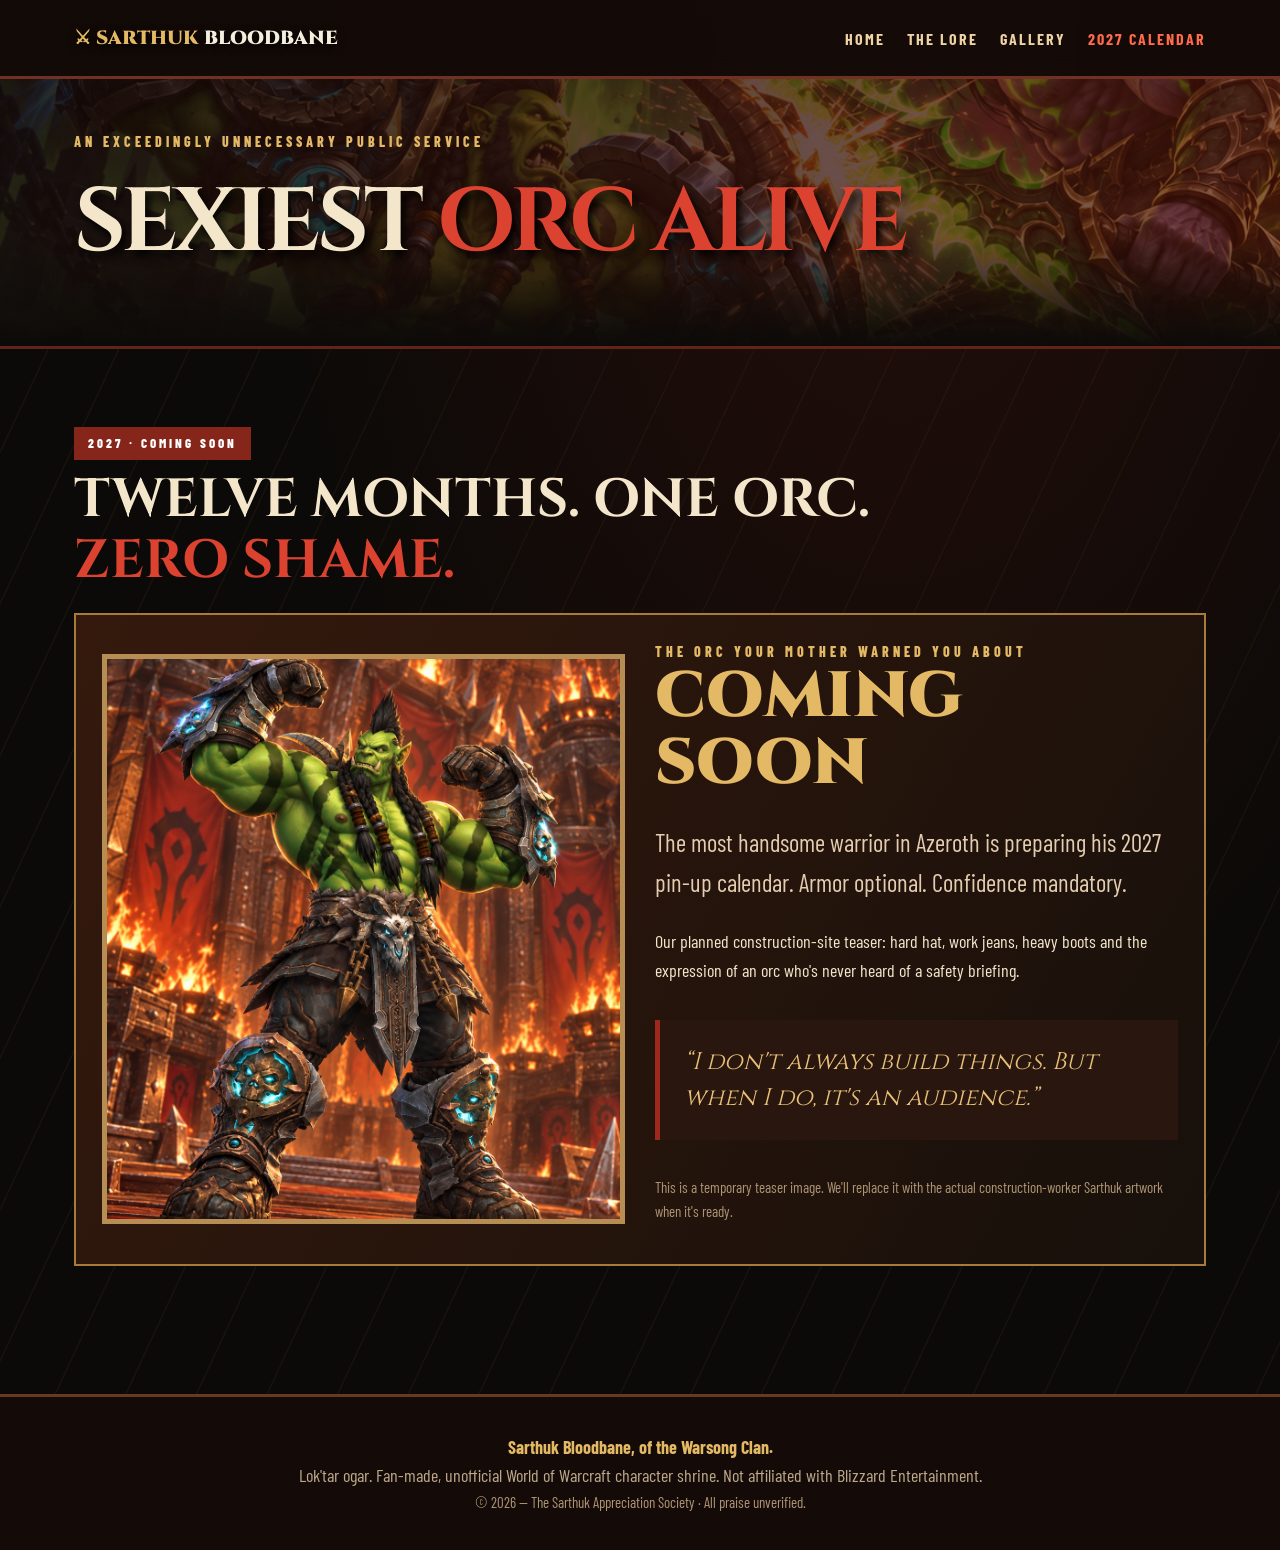
==== calendar.html @ ef376b02 "Add files via upload" ====
<!doctype html><html lang="en"><head><meta charset="UTF-8"><meta name="viewport" content="width=device-width,initial-scale=1"><meta name="theme-color" content="#170b08"><title>The 2027 Calendar | Sarthuk Bloodbane</title><meta name="description" content="Sarthuk Bloodbane, of the Warsong Clan. The unofficial shrine to Azeroth’s most magnificent orc."><link rel="stylesheet" href="style.css"></head><body><header class="topbar"><nav class="wrap"><a class="mark" href="index.html">⚔ SARTHUK <span>BLOODBANE</span></a><div class="links"><a href="index.html" >Home</a><a href="lore.html" >The Lore</a><a href="gallery.html" >Gallery</a><a href="calendar.html" aria-current="page">2027 Calendar</a></div></nav></header><main><section class="banner"><div class="wrap"><div class="eyebrow">An exceedingly unnecessary public service</div><h1>SEXIEST <span class="red">ORC ALIVE</span></h1></div></section><section class="section"><div class="wrap"><div class="tag">2027 · Coming soon</div><h2>TWELVE MONTHS. ONE ORC.<br><span class="red">ZERO SHAME.</span></h2><div class="calendar-card"><img src="assets/sarthuk-flex.png" alt="Sarthuk flexing for the upcoming calendar teaser"><div><div class="eyebrow">The orc your mother warned you about</div><div class="calendar-stamp">COMING<br>SOON</div><p class="lead">The most handsome warrior in Azeroth is preparing his 2027 pin-up calendar. Armor optional. Confidence mandatory.</p><p>Our planned construction-site teaser: hard hat, work jeans, heavy boots and the expression of an orc who's never heard of a safety briefing.</p><p class="quote">“I don't always build things. But when I do, it's an audience.”</p><p class="small">This is a temporary teaser image. We'll replace it with the actual construction-worker Sarthuk artwork when it's ready.</p></div></div></div></section></main><footer class="site-footer"><div class="wrap"><strong>Sarthuk Bloodbane, of the Warsong Clan.</strong><div>Lok'tar ogar. Fan-made, unofficial World of Warcraft character shrine. Not affiliated with Blizzard Entertainment.</div><div class="small">© 2026 — The Sarthuk Appreciation Society · All praise unverified.</div></div></footer></body></html>
---- style.css ----
@import url('https://fonts.googleapis.com/css2?family=Cinzel:wght@500;700;900&family=Barlow+Condensed:wght@400;600;700;800&display=swap');
:root{--dark:#0c0a08;--black:#17100c;--panel:#241a12;--red:#9e281b;--blood:#dc4230;--gold:#e4b965;--ivory:#f3e6cb;--muted:#c2ad91}*{box-sizing:border-box}html{scroll-behavior:smooth}body{margin:0;color:var(--ivory);font:18px/1.6 'Barlow Condensed',sans-serif;background:radial-gradient(ellipse at 70% 0%,#5a170e55,transparent 50%),repeating-linear-gradient(115deg,transparent 0 62px,#b6853810 63px 64px),#0c0a08}a{color:inherit}a:focus-visible{outline:2px solid var(--gold);outline-offset:4px}.wrap{max-width:1180px;margin:auto;padding:0 24px}.topbar{background:#140b08ef;border-bottom:3px solid #703022;position:sticky;top:0;z-index:50;backdrop-filter:blur(10px)}nav{display:flex;align-items:center;justify-content:space-between;min-height:76px;gap:20px}nav .mark{font:900 19px/1.1 Cinzel,serif;text-decoration:none;color:var(--gold);text-shadow:0 2px 8px #000}nav .mark span{color:#f4efdd}nav .links{display:flex;gap:22px;flex-wrap:wrap}nav .links a{font:700 16px 'Barlow Condensed',sans-serif;text-decoration:none;text-transform:uppercase;letter-spacing:2px;color:#eed3a5}nav .links a:hover,nav .links a[aria-current]{color:#ff6b4b}h1,h2,h3{font-family:Cinzel,serif;line-height:1.13}h1{font-size:clamp(3rem,7vw,6.8rem);margin:20px 0;letter-spacing:-.05em;text-shadow:4px 6px 10px #000}h2{font-size:clamp(2rem,4.2vw,3.9rem);margin:10px 0 22px}h3{font-size:1.4rem;margin:0 0 8px}.red{color:var(--blood)}.eyebrow{color:var(--gold);letter-spacing:4px;font-weight:800;text-transform:uppercase;font-size:14px}.lead{font-size:clamp(1.2rem,2.1vw,1.55rem);max-width:740px;color:#e4ccb0}.hero{min-height:690px;display:flex;align-items:center;border-bottom:4px solid #70221a;background:linear-gradient(90deg,#110b09 8%,#140b09e8 42%,#140b0959 80%),url('assets/sarthuk-battle.png') 80% 40%/cover no-repeat;position:relative}.hero:after,.banner:after{content:'';pointer-events:none;position:absolute;bottom:0;left:0;right:0;height:110px;background:linear-gradient(transparent,#0c0a08)}.hero .wrap{width:100%;position:relative;z-index:1}.hero .lead{max-width:560px}.actions{display:flex;gap:12px;flex-wrap:wrap;margin-top:24px}.btn{display:inline-block;text-decoration:none;background:#8c241b;border:1px solid #e3a158;padding:12px 22px;text-transform:uppercase;letter-spacing:2px;font-size:15px;font-weight:800;box-shadow:4px 5px 0 #050302}.btn:hover{background:#bc3225}.btn.outline{background:#21140f}.section{padding:78px 0}.grid{display:grid;grid-template-columns:repeat(3,1fr);gap:20px}.panel{background:linear-gradient(140deg,#342118,#17100d);border:1px solid #76512c;box-shadow:inset 0 1px #a57b3e66;padding:26px}.panel p{color:var(--muted);margin:6px 0 0}.panel h3{color:var(--gold)}.gallery-preview{display:grid;grid-template-columns:1fr 1fr;gap:20px;margin-top:28px}.art{background:#26130e;border:2px solid #684628;overflow:hidden;position:relative}.art img{display:block;width:100%;height:100%;object-fit:cover}.art .credit{position:absolute;bottom:0;left:0;right:0;background:linear-gradient(transparent,#100805f5);padding:60px 22px 18px;font-size:20px;font-weight:800;text-transform:uppercase;letter-spacing:2px}.gallery-preview .art{height:480px}.banner{position:relative;min-height:270px;display:flex;align-items:center;border-bottom:3px solid #642318;background:linear-gradient(90deg,#130907dd,#4b1308aa),url('assets/sarthuk-battle.png') 50% 40%/cover no-repeat}.banner .wrap{width:100%;position:relative;z-index:1}.banner h1{font-size:clamp(3rem,7vw,5.8rem)}.story{max-width:850px}.story p{font-size:1.28rem;line-height:1.6;color:#e4d5ba}.chapter{border-left:3px solid #9b3425;padding:0 0 0 22px;margin:40px 0}.chapter h2{font-size:1.65rem;color:var(--gold)}.quote{font:italic 1.5rem/1.5 Cinzel,serif;color:#e9c077;background:#29170f;border-left:5px solid var(--red);padding:24px;margin:35px 0}.full-gallery{display:grid;grid-template-columns:repeat(2,minmax(0,1fr));gap:24px;margin:32px 0}.full-gallery figure{margin:0;background:#1b110d;border:2px solid #6f4829}.full-gallery img{display:block;width:100%;height:auto}.full-gallery figcaption{padding:15px 20px;color:#edc88f;font-size:21px}.full-gallery .empty{border:2px dashed #735134;min-height:340px;display:grid;place-items:center;padding:20px;text-align:center;color:#bca081}.calendar-card{display:grid;grid-template-columns:1fr 1fr;gap:30px;background:linear-gradient(120deg,#35190d,#17100b);border:2px solid #a97b3b;padding:26px;align-items:center}.calendar-card img{width:100%;max-height:570px;object-fit:cover;object-position:center 18%;border:5px solid #b68d52}.calendar-stamp{font:900 clamp(2.2rem,5vw,4rem)/1.05 Cinzel,serif;color:var(--gold)}.tag{display:inline-block;background:#86251a;color:#fff;padding:6px 14px;font-weight:800;letter-spacing:3px;text-transform:uppercase;font-size:13px}.site-footer{margin-top:50px;padding:36px 0;background:#140b08;border-top:3px solid #683822;color:#bda88a;text-align:center}.site-footer strong{color:var(--gold)}.small{font-size:15px;color:#ae9473}.rune{font-size:29px;color:var(--red)}@media(max-width:760px){nav{align-items:flex-start;padding:16px 0;flex-direction:column}nav .links{gap:13px}.hero{min-height:560px;background-position:56% center}.hero h1{font-size:3.2rem}.gallery-preview,.full-gallery,.calendar-card,.grid{grid-template-columns:1fr}.gallery-preview .art{height:430px}.section{padding:54px 0}}
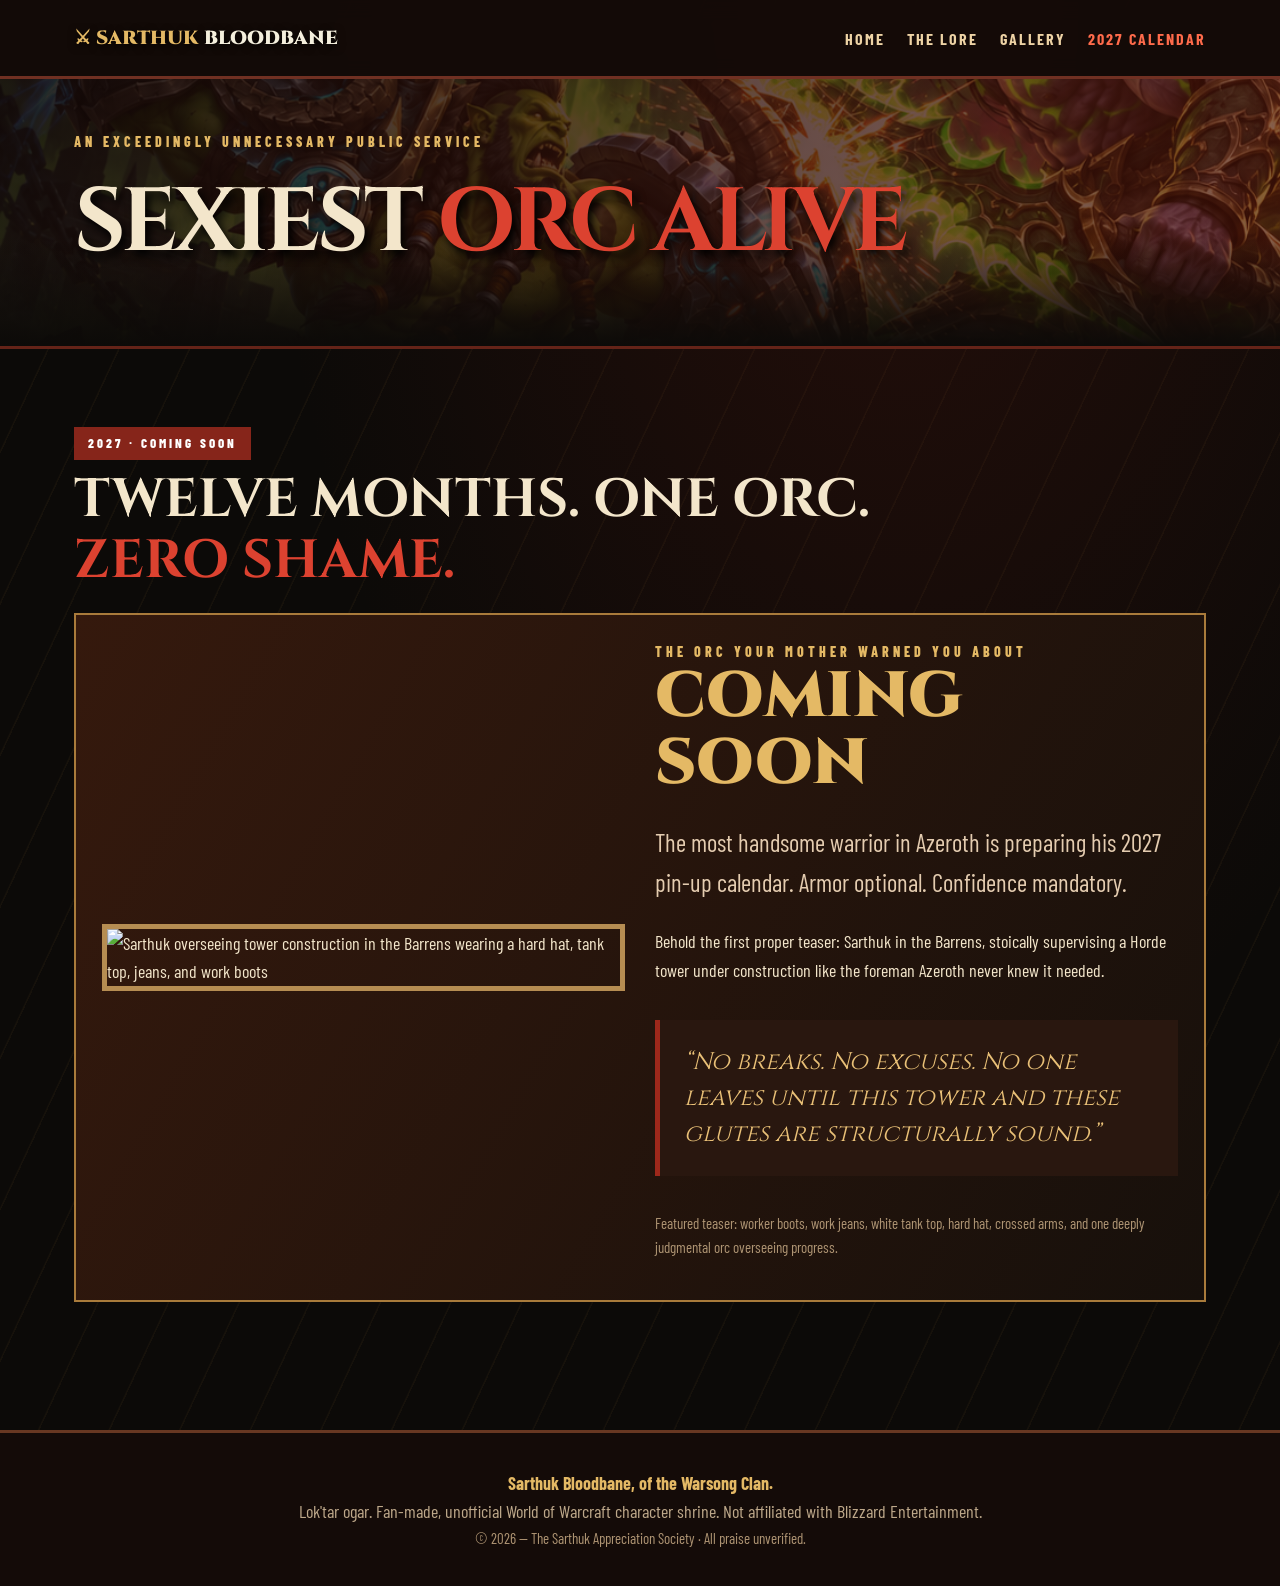
==== commit 7b1f58b5: "Add files via upload" ====
--- a/calendar.html
+++ b/calendar.html
@@ -1 +1,60 @@
-<!doctype html><html lang="en"><head><meta charset="UTF-8"><meta name="viewport" content="width=device-width,initial-scale=1"><meta name="theme-color" content="#170b08"><title>The 2027 Calendar | Sarthuk Bloodbane</title><meta name="description" content="Sarthuk Bloodbane, of the Warsong Clan. The unofficial shrine to Azeroth’s most magnificent orc."><link rel="stylesheet" href="style.css"></head><body><header class="topbar"><nav class="wrap"><a class="mark" href="index.html">⚔ SARTHUK <span>BLOODBANE</span></a><div class="links"><a href="index.html" >Home</a><a href="lore.html" >The Lore</a><a href="gallery.html" >Gallery</a><a href="calendar.html" aria-current="page">2027 Calendar</a></div></nav></header><main><section class="banner"><div class="wrap"><div class="eyebrow">An exceedingly unnecessary public service</div><h1>SEXIEST <span class="red">ORC ALIVE</span></h1></div></section><section class="section"><div class="wrap"><div class="tag">2027 · Coming soon</div><h2>TWELVE MONTHS. ONE ORC.<br><span class="red">ZERO SHAME.</span></h2><div class="calendar-card"><img src="assets/sarthuk-flex.png" alt="Sarthuk flexing for the upcoming calendar teaser"><div><div class="eyebrow">The orc your mother warned you about</div><div class="calendar-stamp">COMING<br>SOON</div><p class="lead">The most handsome warrior in Azeroth is preparing his 2027 pin-up calendar. Armor optional. Confidence mandatory.</p><p>Our planned construction-site teaser: hard hat, work jeans, heavy boots and the expression of an orc who's never heard of a safety briefing.</p><p class="quote">“I don't always build things. But when I do, it's an audience.”</p><p class="small">This is a temporary teaser image. We'll replace it with the actual construction-worker Sarthuk artwork when it's ready.</p></div></div></div></section></main><footer class="site-footer"><div class="wrap"><strong>Sarthuk Bloodbane, of the Warsong Clan.</strong><div>Lok'tar ogar. Fan-made, unofficial World of Warcraft character shrine. Not affiliated with Blizzard Entertainment.</div><div class="small">© 2026 — The Sarthuk Appreciation Society · All praise unverified.</div></div></footer></body></html>+<!doctype html>
+<html lang="en">
+<head>
+  <meta charset="UTF-8">
+  <meta name="viewport" content="width=device-width,initial-scale=1">
+  <meta name="theme-color" content="#170b08">
+  <title>The 2027 Calendar | Sarthuk Bloodbane</title>
+  <meta name="description" content="Sarthuk Bloodbane, of the Warsong Clan. The unofficial shrine to Azeroth’s most magnificent orc.">
+  <link rel="stylesheet" href="style.css">
+</head>
+<body>
+  <header class="topbar">
+    <nav class="wrap">
+      <a class="mark" href="index.html">⚔ SARTHUK <span>BLOODBANE</span></a>
+      <div class="links">
+        <a href="index.html">Home</a>
+        <a href="lore.html">The Lore</a>
+        <a href="gallery.html">Gallery</a>
+        <a href="calendar.html" aria-current="page">2027 Calendar</a>
+      </div>
+    </nav>
+  </header>
+
+  <main>
+    <section class="banner">
+      <div class="wrap">
+        <div class="eyebrow">An exceedingly unnecessary public service</div>
+        <h1>SEXIEST <span class="red">ORC ALIVE</span></h1>
+      </div>
+    </section>
+
+    <section class="section">
+      <div class="wrap">
+        <div class="tag">2027 · Coming soon</div>
+        <h2>TWELVE MONTHS. ONE ORC.<br><span class="red">ZERO SHAME.</span></h2>
+
+        <div class="calendar-card">
+          <img src="assets/sarthuk-construction-foreman.png" alt="Sarthuk overseeing tower construction in the Barrens wearing a hard hat, tank top, jeans, and work boots">
+          <div>
+            <div class="eyebrow">The orc your mother warned you about</div>
+            <div class="calendar-stamp">COMING<br>SOON</div>
+            <p class="lead">The most handsome warrior in Azeroth is preparing his 2027 pin-up calendar. Armor optional. Confidence mandatory.</p>
+            <p>Behold the first proper teaser: Sarthuk in the Barrens, stoically supervising a Horde tower under construction like the foreman Azeroth never knew it needed.</p>
+            <p class="quote">“No breaks. No excuses. No one leaves until this tower and these glutes are structurally sound.”</p>
+            <p class="small">Featured teaser: worker boots, work jeans, white tank top, hard hat, crossed arms, and one deeply judgmental orc overseeing progress.</p>
+          </div>
+        </div>
+      </div>
+    </section>
+  </main>
+
+  <footer class="site-footer">
+    <div class="wrap">
+      <strong>Sarthuk Bloodbane, of the Warsong Clan.</strong>
+      <div>Lok'tar ogar. Fan-made, unofficial World of Warcraft character shrine. Not affiliated with Blizzard Entertainment.</div>
+      <div class="small">© 2026 — The Sarthuk Appreciation Society · All praise unverified.</div>
+    </div>
+  </footer>
+</body>
+</html>
--- a/style.css
+++ b/style.css
@@ -1,2 +1,2 @@
 @import url('https://fonts.googleapis.com/css2?family=Cinzel:wght@500;700;900&family=Barlow+Condensed:wght@400;600;700;800&display=swap');
-:root{--dark:#0c0a08;--black:#17100c;--panel:#241a12;--red:#9e281b;--blood:#dc4230;--gold:#e4b965;--ivory:#f3e6cb;--muted:#c2ad91}*{box-sizing:border-box}html{scroll-behavior:smooth}body{margin:0;color:var(--ivory);font:18px/1.6 'Barlow Condensed',sans-serif;background:radial-gradient(ellipse at 70% 0%,#5a170e55,transparent 50%),repeating-linear-gradient(115deg,transparent 0 62px,#b6853810 63px 64px),#0c0a08}a{color:inherit}a:focus-visible{outline:2px solid var(--gold);outline-offset:4px}.wrap{max-width:1180px;margin:auto;padding:0 24px}.topbar{background:#140b08ef;border-bottom:3px solid #703022;position:sticky;top:0;z-index:50;backdrop-filter:blur(10px)}nav{display:flex;align-items:center;justify-content:space-between;min-height:76px;gap:20px}nav .mark{font:900 19px/1.1 Cinzel,serif;text-decoration:none;color:var(--gold);text-shadow:0 2px 8px #000}nav .mark span{color:#f4efdd}nav .links{display:flex;gap:22px;flex-wrap:wrap}nav .links a{font:700 16px 'Barlow Condensed',sans-serif;text-decoration:none;text-transform:uppercase;letter-spacing:2px;color:#eed3a5}nav .links a:hover,nav .links a[aria-current]{color:#ff6b4b}h1,h2,h3{font-family:Cinzel,serif;line-height:1.13}h1{font-size:clamp(3rem,7vw,6.8rem);margin:20px 0;letter-spacing:-.05em;text-shadow:4px 6px 10px #000}h2{font-size:clamp(2rem,4.2vw,3.9rem);margin:10px 0 22px}h3{font-size:1.4rem;margin:0 0 8px}.red{color:var(--blood)}.eyebrow{color:var(--gold);letter-spacing:4px;font-weight:800;text-transform:uppercase;font-size:14px}.lead{font-size:clamp(1.2rem,2.1vw,1.55rem);max-width:740px;color:#e4ccb0}.hero{min-height:690px;display:flex;align-items:center;border-bottom:4px solid #70221a;background:linear-gradient(90deg,#110b09 8%,#140b09e8 42%,#140b0959 80%),url('assets/sarthuk-battle.png') 80% 40%/cover no-repeat;position:relative}.hero:after,.banner:after{content:'';pointer-events:none;position:absolute;bottom:0;left:0;right:0;height:110px;background:linear-gradient(transparent,#0c0a08)}.hero .wrap{width:100%;position:relative;z-index:1}.hero .lead{max-width:560px}.actions{display:flex;gap:12px;flex-wrap:wrap;margin-top:24px}.btn{display:inline-block;text-decoration:none;background:#8c241b;border:1px solid #e3a158;padding:12px 22px;text-transform:uppercase;letter-spacing:2px;font-size:15px;font-weight:800;box-shadow:4px 5px 0 #050302}.btn:hover{background:#bc3225}.btn.outline{background:#21140f}.section{padding:78px 0}.grid{display:grid;grid-template-columns:repeat(3,1fr);gap:20px}.panel{background:linear-gradient(140deg,#342118,#17100d);border:1px solid #76512c;box-shadow:inset 0 1px #a57b3e66;padding:26px}.panel p{color:var(--muted);margin:6px 0 0}.panel h3{color:var(--gold)}.gallery-preview{display:grid;grid-template-columns:1fr 1fr;gap:20px;margin-top:28px}.art{background:#26130e;border:2px solid #684628;overflow:hidden;position:relative}.art img{display:block;width:100%;height:100%;object-fit:cover}.art .credit{position:absolute;bottom:0;left:0;right:0;background:linear-gradient(transparent,#100805f5);padding:60px 22px 18px;font-size:20px;font-weight:800;text-transform:uppercase;letter-spacing:2px}.gallery-preview .art{height:480px}.banner{position:relative;min-height:270px;display:flex;align-items:center;border-bottom:3px solid #642318;background:linear-gradient(90deg,#130907dd,#4b1308aa),url('assets/sarthuk-battle.png') 50% 40%/cover no-repeat}.banner .wrap{width:100%;position:relative;z-index:1}.banner h1{font-size:clamp(3rem,7vw,5.8rem)}.story{max-width:850px}.story p{font-size:1.28rem;line-height:1.6;color:#e4d5ba}.chapter{border-left:3px solid #9b3425;padding:0 0 0 22px;margin:40px 0}.chapter h2{font-size:1.65rem;color:var(--gold)}.quote{font:italic 1.5rem/1.5 Cinzel,serif;color:#e9c077;background:#29170f;border-left:5px solid var(--red);padding:24px;margin:35px 0}.full-gallery{display:grid;grid-template-columns:repeat(2,minmax(0,1fr));gap:24px;margin:32px 0}.full-gallery figure{margin:0;background:#1b110d;border:2px solid #6f4829}.full-gallery img{display:block;width:100%;height:auto}.full-gallery figcaption{padding:15px 20px;color:#edc88f;font-size:21px}.full-gallery .empty{border:2px dashed #735134;min-height:340px;display:grid;place-items:center;padding:20px;text-align:center;color:#bca081}.calendar-card{display:grid;grid-template-columns:1fr 1fr;gap:30px;background:linear-gradient(120deg,#35190d,#17100b);border:2px solid #a97b3b;padding:26px;align-items:center}.calendar-card img{width:100%;max-height:570px;object-fit:cover;object-position:center 18%;border:5px solid #b68d52}.calendar-stamp{font:900 clamp(2.2rem,5vw,4rem)/1.05 Cinzel,serif;color:var(--gold)}.tag{display:inline-block;background:#86251a;color:#fff;padding:6px 14px;font-weight:800;letter-spacing:3px;text-transform:uppercase;font-size:13px}.site-footer{margin-top:50px;padding:36px 0;background:#140b08;border-top:3px solid #683822;color:#bda88a;text-align:center}.site-footer strong{color:var(--gold)}.small{font-size:15px;color:#ae9473}.rune{font-size:29px;color:var(--red)}@media(max-width:760px){nav{align-items:flex-start;padding:16px 0;flex-direction:column}nav .links{gap:13px}.hero{min-height:560px;background-position:56% center}.hero h1{font-size:3.2rem}.gallery-preview,.full-gallery,.calendar-card,.grid{grid-template-columns:1fr}.gallery-preview .art{height:430px}.section{padding:54px 0}}
+:root{--dark:#0c0a08;--black:#17100c;--panel:#241a12;--red:#9e281b;--blood:#dc4230;--gold:#e4b965;--ivory:#f3e6cb;--muted:#c2ad91}*{box-sizing:border-box}html{scroll-behavior:smooth}body{margin:0;color:var(--ivory);font:18px/1.6 'Barlow Condensed',sans-serif;background:radial-gradient(ellipse at 70% 0%,#5a170e55,transparent 50%),repeating-linear-gradient(115deg,transparent 0 62px,#b6853810 63px 64px),#0c0a08}a{color:inherit}a:focus-visible{outline:2px solid var(--gold);outline-offset:4px}.wrap{max-width:1180px;margin:auto;padding:0 24px}.topbar{background:#140b08ef;border-bottom:3px solid #703022;position:sticky;top:0;z-index:50;backdrop-filter:blur(10px)}nav{display:flex;align-items:center;justify-content:space-between;min-height:76px;gap:20px}nav .mark{font:900 19px/1.1 Cinzel,serif;text-decoration:none;color:var(--gold);text-shadow:0 2px 8px #000}nav .mark span{color:#f4efdd}nav .links{display:flex;gap:22px;flex-wrap:wrap}nav .links a{font:700 16px 'Barlow Condensed',sans-serif;text-decoration:none;text-transform:uppercase;letter-spacing:2px;color:#eed3a5}nav .links a:hover,nav .links a[aria-current]{color:#ff6b4b}h1,h2,h3{font-family:Cinzel,serif;line-height:1.13}h1{font-size:clamp(3rem,7vw,6.8rem);margin:20px 0;letter-spacing:-.05em;text-shadow:4px 6px 10px #000}h2{font-size:clamp(2rem,4.2vw,3.9rem);margin:10px 0 22px}h3{font-size:1.4rem;margin:0 0 8px}.red{color:var(--blood)}.eyebrow{color:var(--gold);letter-spacing:4px;font-weight:800;text-transform:uppercase;font-size:14px}.lead{font-size:clamp(1.2rem,2.1vw,1.55rem);max-width:740px;color:#e4ccb0}.hero{min-height:690px;display:flex;align-items:center;border-bottom:4px solid #70221a;background:linear-gradient(90deg,#110b09 8%,#140b09e8 42%,#140b0959 80%),url('assets/sarthuk-banner.png') 78% 30%/cover no-repeat;position:relative}.hero:after,.banner:after{content:'';pointer-events:none;position:absolute;bottom:0;left:0;right:0;height:110px;background:linear-gradient(transparent,#0c0a08)}.hero .wrap{width:100%;position:relative;z-index:1}.hero .lead{max-width:560px}.actions{display:flex;gap:12px;flex-wrap:wrap;margin-top:24px}.btn{display:inline-block;text-decoration:none;background:#8c241b;border:1px solid #e3a158;padding:12px 22px;text-transform:uppercase;letter-spacing:2px;font-size:15px;font-weight:800;box-shadow:4px 5px 0 #050302}.btn:hover{background:#bc3225}.btn.outline{background:#21140f}.section{padding:78px 0}.grid{display:grid;grid-template-columns:repeat(3,1fr);gap:20px}.panel{background:linear-gradient(140deg,#342118,#17100d);border:1px solid #76512c;box-shadow:inset 0 1px #a57b3e66;padding:26px}.panel p{color:var(--muted);margin:6px 0 0}.panel h3{color:var(--gold)}.gallery-preview{display:grid;grid-template-columns:1fr 1fr;gap:20px;margin-top:28px}.art{background:#26130e;border:2px solid #684628;overflow:hidden;position:relative}.art img{display:block;width:100%;height:100%;object-fit:cover}.art .credit{position:absolute;bottom:0;left:0;right:0;background:linear-gradient(transparent,#100805f5);padding:60px 22px 18px;font-size:20px;font-weight:800;text-transform:uppercase;letter-spacing:2px}.gallery-preview .art{height:480px}.banner{position:relative;min-height:270px;display:flex;align-items:center;border-bottom:3px solid #642318;background:linear-gradient(90deg,#130907dd,#4b1308aa),url('assets/sarthuk-battle.png') 50% 40%/cover no-repeat}.banner .wrap{width:100%;position:relative;z-index:1}.banner h1{font-size:clamp(3rem,7vw,5.8rem)}.story{max-width:850px}.story p{font-size:1.28rem;line-height:1.6;color:#e4d5ba}.chapter{border-left:3px solid #9b3425;padding:0 0 0 22px;margin:40px 0}.chapter h2{font-size:1.65rem;color:var(--gold)}.quote{font:italic 1.5rem/1.5 Cinzel,serif;color:#e9c077;background:#29170f;border-left:5px solid var(--red);padding:24px;margin:35px 0}.full-gallery{display:grid;grid-template-columns:repeat(2,minmax(0,1fr));gap:24px;margin:32px 0}.full-gallery figure{margin:0;background:#1b110d;border:2px solid #6f4829}.full-gallery img{display:block;width:100%;height:auto}.full-gallery figcaption{padding:15px 20px;color:#edc88f;font-size:21px}.full-gallery .empty{border:2px dashed #735134;min-height:340px;display:grid;place-items:center;padding:20px;text-align:center;color:#bca081}.calendar-card{display:grid;grid-template-columns:1fr 1fr;gap:30px;background:linear-gradient(120deg,#35190d,#17100b);border:2px solid #a97b3b;padding:26px;align-items:center}.calendar-card img{width:100%;max-height:570px;object-fit:cover;object-position:center 18%;border:5px solid #b68d52}.calendar-stamp{font:900 clamp(2.2rem,5vw,4rem)/1.05 Cinzel,serif;color:var(--gold)}.tag{display:inline-block;background:#86251a;color:#fff;padding:6px 14px;font-weight:800;letter-spacing:3px;text-transform:uppercase;font-size:13px}.site-footer{margin-top:50px;padding:36px 0;background:#140b08;border-top:3px solid #683822;color:#bda88a;text-align:center}.site-footer strong{color:var(--gold)}.small{font-size:15px;color:#ae9473}.rune{font-size:29px;color:var(--red)}@media(max-width:760px){nav{align-items:flex-start;padding:16px 0;flex-direction:column}nav .links{gap:13px}.hero{min-height:560px;background-position:56% center}.hero h1{font-size:3.2rem}.gallery-preview,.full-gallery,.calendar-card,.grid{grid-template-columns:1fr}.gallery-preview .art{height:430px}.section{padding:54px 0}}
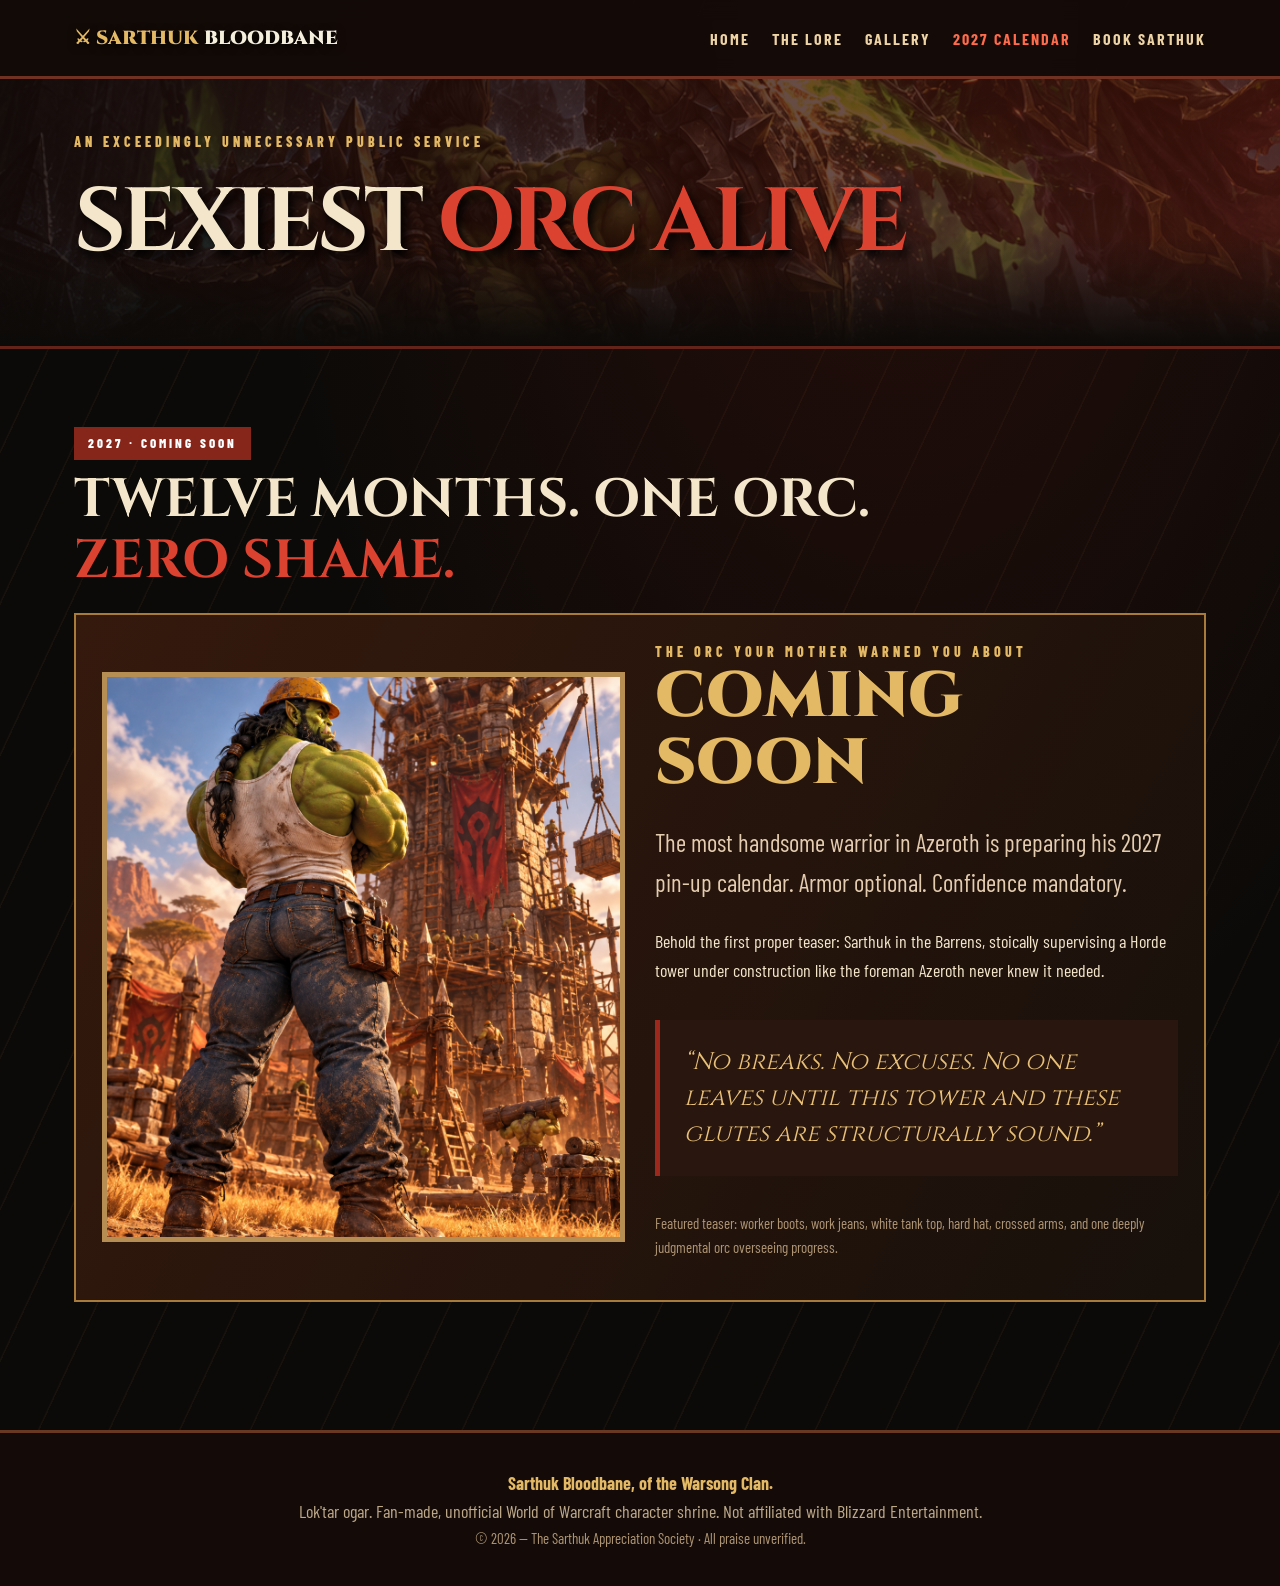
==== commit 61ef6bd5: "Add files via upload" ====
--- a/calendar.html
+++ b/calendar.html
@@ -1,60 +1,57 @@
-<!doctype html>
+<!DOCTYPE html>
+
 <html lang="en">
 <head>
-  <meta charset="UTF-8">
-  <meta name="viewport" content="width=device-width,initial-scale=1">
-  <meta name="theme-color" content="#170b08">
-  <title>The 2027 Calendar | Sarthuk Bloodbane</title>
-  <meta name="description" content="Sarthuk Bloodbane, of the Warsong Clan. The unofficial shrine to Azeroth’s most magnificent orc.">
-  <link rel="stylesheet" href="style.css">
+<meta charset="utf-8"/>
+<meta content="width=device-width,initial-scale=1" name="viewport"/>
+<meta content="#170b08" name="theme-color"/>
+<title>The 2027 Calendar | Sarthuk Bloodbane</title>
+<meta content="Sarthuk Bloodbane, of the Warsong Clan. The unofficial shrine to Azeroth’s most magnificent orc." name="description"/>
+<link href="style.css" rel="stylesheet"/>
 </head>
 <body>
-  <header class="topbar">
-    <nav class="wrap">
-      <a class="mark" href="index.html">⚔ SARTHUK <span>BLOODBANE</span></a>
-      <div class="links">
-        <a href="index.html">Home</a>
-        <a href="lore.html">The Lore</a>
-        <a href="gallery.html">Gallery</a>
-        <a href="calendar.html" aria-current="page">2027 Calendar</a>
-      </div>
-    </nav>
-  </header>
-
-  <main>
-    <section class="banner">
-      <div class="wrap">
-        <div class="eyebrow">An exceedingly unnecessary public service</div>
-        <h1>SEXIEST <span class="red">ORC ALIVE</span></h1>
-      </div>
-    </section>
-
-    <section class="section">
-      <div class="wrap">
-        <div class="tag">2027 · Coming soon</div>
-        <h2>TWELVE MONTHS. ONE ORC.<br><span class="red">ZERO SHAME.</span></h2>
-
-        <div class="calendar-card">
-          <img src="assets/sarthuk-construction-foreman.png" alt="Sarthuk overseeing tower construction in the Barrens wearing a hard hat, tank top, jeans, and work boots">
-          <div>
-            <div class="eyebrow">The orc your mother warned you about</div>
-            <div class="calendar-stamp">COMING<br>SOON</div>
-            <p class="lead">The most handsome warrior in Azeroth is preparing his 2027 pin-up calendar. Armor optional. Confidence mandatory.</p>
-            <p>Behold the first proper teaser: Sarthuk in the Barrens, stoically supervising a Horde tower under construction like the foreman Azeroth never knew it needed.</p>
-            <p class="quote">“No breaks. No excuses. No one leaves until this tower and these glutes are structurally sound.”</p>
-            <p class="small">Featured teaser: worker boots, work jeans, white tank top, hard hat, crossed arms, and one deeply judgmental orc overseeing progress.</p>
-          </div>
-        </div>
-      </div>
-    </section>
-  </main>
-
-  <footer class="site-footer">
-    <div class="wrap">
-      <strong>Sarthuk Bloodbane, of the Warsong Clan.</strong>
-      <div>Lok'tar ogar. Fan-made, unofficial World of Warcraft character shrine. Not affiliated with Blizzard Entertainment.</div>
-      <div class="small">© 2026 — The Sarthuk Appreciation Society · All praise unverified.</div>
-    </div>
-  </footer>
+<header class="topbar">
+<nav class="wrap">
+<a class="mark" href="index.html">⚔ SARTHUK <span>BLOODBANE</span></a>
+<div class="links">
+<a href="index.html">Home</a>
+<a href="lore.html">The Lore</a>
+<a href="gallery.html">Gallery</a>
+<a aria-current="page" href="calendar.html">2027 Calendar</a>
+<a href="book.html">Book Sarthuk</a></div>
+</nav>
+</header>
+<main>
+<section class="banner">
+<div class="wrap">
+<div class="eyebrow">An exceedingly unnecessary public service</div>
+<h1>SEXIEST <span class="red">ORC ALIVE</span></h1>
+</div>
+</section>
+<section class="section">
+<div class="wrap">
+<div class="tag">2027 · Coming soon</div>
+<h2>TWELVE MONTHS. ONE ORC.<br/><span class="red">ZERO SHAME.</span></h2>
+<div class="calendar-card">
+<img alt="Sarthuk overseeing tower construction in the Barrens wearing a hard hat, tank top, jeans, and work boots" src="assets/sarthuk-construction-foreman.png"/>
+<div>
+<div class="eyebrow">The orc your mother warned you about</div>
+<div class="calendar-stamp">COMING<br/>SOON</div>
+<p class="lead">The most handsome warrior in Azeroth is preparing his 2027 pin-up calendar. Armor optional. Confidence mandatory.</p>
+<p>Behold the first proper teaser: Sarthuk in the Barrens, stoically supervising a Horde tower under construction like the foreman Azeroth never knew it needed.</p>
+<p class="quote">“No breaks. No excuses. No one leaves until this tower and these glutes are structurally sound.”</p>
+<p class="small">Featured teaser: worker boots, work jeans, white tank top, hard hat, crossed arms, and one deeply judgmental orc overseeing progress.</p>
+</div>
+</div>
+</div>
+</section>
+</main>
+<footer class="site-footer">
+<div class="wrap">
+<strong>Sarthuk Bloodbane, of the Warsong Clan.</strong>
+<div>Lok'tar ogar. Fan-made, unofficial World of Warcraft character shrine. Not affiliated with Blizzard Entertainment.</div>
+<div class="small">© 2026 — The Sarthuk Appreciation Society · All praise unverified.</div>
+</div>
+</footer>
 </body>
 </html>
